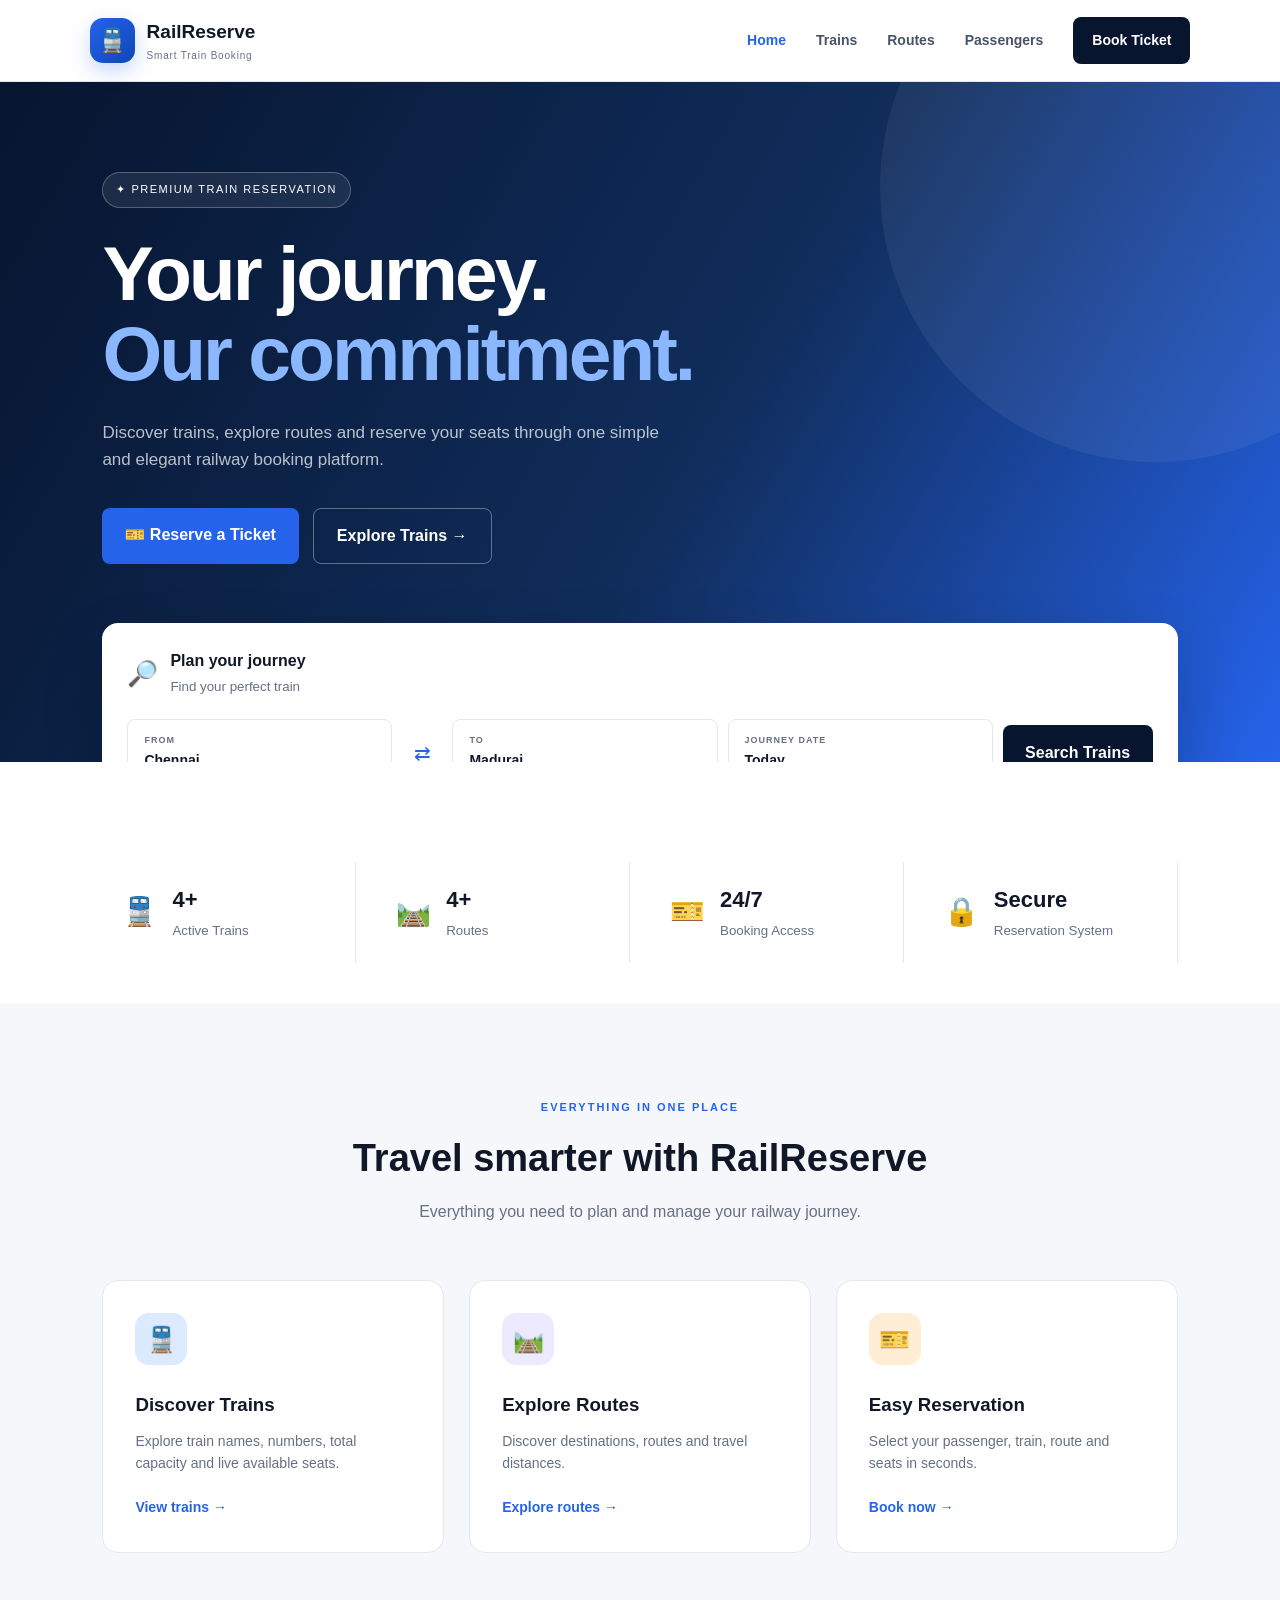
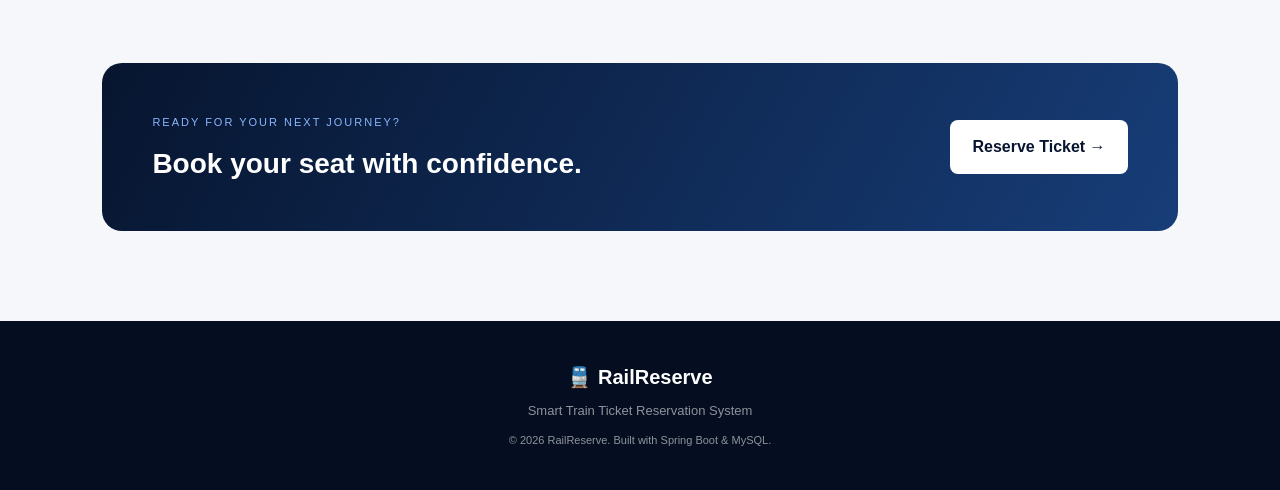
==== src/main/resources/static/index.html @ bc6e6d6d "Initial commit - RailReserve Train Reservation System" ====
<!DOCTYPE html>
<html lang="en">

<head>
    <meta charset="UTF-8">
    <meta name="viewport" content="width=device-width, initial-scale=1.0">

    <title>RailReserve | Premium Train Booking</title>

    <link rel="stylesheet" href="style.css">
</head>

<body>

    <!-- NAVBAR -->

    <header class="navbar">

        <a href="index.html" class="brand">
            <span class="brand-icon">🚆</span>

            <div>
                <strong>RailReserve</strong>
                <small>Smart Train Booking</small>
            </div>
        </a>


        <nav>

            <a href="index.html" class="active">
                Home
            </a>

            <a href="trains.html">
                Trains
            </a>

            <a href="routes.html">
                Routes
            </a>

            <a href="passengers.html">
                Passengers
            </a>

            <a href="reservation.html" class="nav-book">
                Book Ticket
            </a>

        </nav>

    </header>


    <!-- HERO -->

    <main>

        <section class="hero">

            <div class="hero-overlay"></div>


            <div class="hero-content">

                <div class="eyebrow">
                    ✦ PREMIUM TRAIN RESERVATION
                </div>


                <h1>
                    Your journey.
                    <br>
                    <span>Our commitment.</span>
                </h1>


                <p>
                    Discover trains, explore routes and reserve
                    your seats through one simple and elegant
                    railway booking platform.
                </p>


                <div class="hero-actions">

                    <a href="reservation.html"
                       class="btn-primary">

                        🎫 Reserve a Ticket

                    </a>


                    <a href="trains.html"
                       class="btn-outline">

                        Explore Trains
                        →

                    </a>

                </div>

            </div>


            <!-- SEARCH CARD -->

            <div class="search-card">

                <div class="search-title">

                    <span>🔎</span>

                    <div>
                        <strong>Plan your journey</strong>

                        <small>
                            Find your perfect train
                        </small>
                    </div>

                </div>


                <div class="search-grid">

                    <div class="search-field">

                        <label>
                            FROM
                        </label>

                        <strong>
                            Chennai
                        </strong>

                    </div>


                    <div class="swap">
                        ⇄
                    </div>


                    <div class="search-field">

                        <label>
                            TO
                        </label>

                        <strong>
                            Madurai
                        </strong>

                    </div>


                    <div class="search-field">

                        <label>
                            JOURNEY DATE
                        </label>

                        <strong>
                            Today
                        </strong>

                    </div>


                    <a href="trains.html"
                       class="search-button">

                        Search Trains

                    </a>

                </div>

            </div>

        </section>


        <!-- STATS -->

        <section class="stats">

            <div class="stat">

                <span>🚆</span>

                <div>
                    <strong>4+</strong>
                    <small>Active Trains</small>
                </div>

            </div>


            <div class="stat">

                <span>🛤️</span>

                <div>
                    <strong>4+</strong>
                    <small>Routes</small>
                </div>

            </div>


            <div class="stat">

                <span>🎫</span>

                <div>
                    <strong>24/7</strong>
                    <small>Booking Access</small>
                </div>

            </div>


            <div class="stat">

                <span>🔒</span>

                <div>
                    <strong>Secure</strong>
                    <small>Reservation System</small>
                </div>

            </div>

        </section>


        <!-- FEATURES -->

        <section class="section">

            <div class="section-heading">

                <span>
                    EVERYTHING IN ONE PLACE
                </span>

                <h2>
                    Travel smarter with RailReserve
                </h2>

                <p>
                    Everything you need to plan and manage
                    your railway journey.
                </p>

            </div>


            <div class="feature-grid">


                <div class="premium-card">

                    <div class="card-icon blue">
                        🚆
                    </div>

                    <h3>
                        Discover Trains
                    </h3>

                    <p>
                        Explore train names, numbers,
                        total capacity and live available seats.
                    </p>

                    <a href="trains.html">
                        View trains →
                    </a>

                </div>


                <div class="premium-card">

                    <div class="card-icon purple">
                        🛤️
                    </div>

                    <h3>
                        Explore Routes
                    </h3>

                    <p>
                        Discover destinations, routes
                        and travel distances.
                    </p>

                    <a href="routes.html">
                        Explore routes →
                    </a>

                </div>


                <div class="premium-card">

                    <div class="card-icon orange">
                        🎫
                    </div>

                    <h3>
                        Easy Reservation
                    </h3>

                    <p>
                        Select your passenger, train,
                        route and seats in seconds.
                    </p>

                    <a href="reservation.html">
                        Book now →
                    </a>

                </div>


            </div>

        </section>


        <!-- CTA -->

        <section class="cta">

            <div>

                <span>
                    READY FOR YOUR NEXT JOURNEY?
                </span>

                <h2>
                    Book your seat with confidence.
                </h2>

            </div>


            <a href="reservation.html"
               class="btn-light">

                Reserve Ticket →

            </a>

        </section>

    </main>


    <!-- FOOTER -->

    <footer>

        <div class="footer-brand">

            🚆

            <strong>
                RailReserve
            </strong>

        </div>


        <p>
            Smart Train Ticket Reservation System
        </p>


        <p class="copyright">
            © 2026 RailReserve. Built with Spring Boot & MySQL.
        </p>

    </footer>


    <script src="script.js"></script>

</body>

</html>
---- src/main/resources/static/style.css ----
/* =========================================
   RAILRESERVE PREMIUM DESIGN
========================================= */


* {
    margin: 0;
    padding: 0;
    box-sizing: border-box;
}


:root {

    --navy: #07152f;

    --navy-light: #0d2145;

    --blue: #2563eb;

    --blue-light: #dbeafe;

    --white: #ffffff;

    --background: #f5f7fb;

    --text: #101828;

    --muted: #667085;

    --border: #e4e7ec;

}


html {
    scroll-behavior: smooth;
}


body {

    font-family:
        Arial,
        Helvetica,
        sans-serif;

    background: var(--background);

    color: var(--text);

    line-height: 1.6;

}


/* =========================================
   NAVBAR
========================================= */


.navbar {

    height: 82px;

    padding:
        0 7%;

    background:
        rgba(255,255,255,0.96);

    backdrop-filter:
        blur(15px);

    display: flex;

    justify-content:
        space-between;

    align-items: center;

    border-bottom:
        1px solid var(--border);

    position: sticky;

    top: 0;

    z-index: 1000;

}


.brand {

    display: flex;

    align-items: center;

    gap: 12px;

    text-decoration: none;

    color: var(--text);

}


.brand-icon {

    width: 45px;

    height: 45px;

    border-radius: 13px;

    background:
        linear-gradient(
            135deg,
            #2563eb,
            #0d47b5
        );

    display: flex;

    justify-content: center;

    align-items: center;

    font-size: 23px;

    box-shadow:
        0 8px 20px
        rgba(37,99,235,.25);

}


.brand strong {

    display: block;

    font-size: 19px;

}


.brand small {

    display: block;

    color: var(--muted);

    font-size: 10px;

    letter-spacing: .8px;

}


.navbar nav {

    display: flex;

    align-items: center;

    gap: 30px;

}


.navbar nav a {

    text-decoration: none;

    color: #475467;

    font-size: 14px;

    font-weight: 600;

    transition: .25s;

}


.navbar nav a:hover,
.navbar nav a.active {

    color: var(--blue);

}


.nav-book {

    background:
        var(--navy) !important;

    color: white !important;

    padding:
        12px 19px;

    border-radius: 8px;

}


/* =========================================
   HOME HERO
========================================= */


.hero {

    min-height: 680px;

    padding:
        90px 8% 120px;

    position: relative;

    overflow: hidden;

    background:
        linear-gradient(
            120deg,
            #07152f 0%,
            #102d5b 55%,
            #2563eb 100%
        );

    color: white;

}


.hero::before {

    content: "";

    position: absolute;

    width: 550px;

    height: 550px;

    border-radius: 50%;

    background:
        rgba(255,255,255,.06);

    right: -150px;

    top: -170px;

}


.hero-content {

    max-width: 650px;

    position: relative;

    z-index: 2;

}


.eyebrow {

    display: inline-block;

    padding: 8px 13px;

    border:
        1px solid
        rgba(255,255,255,.25);

    border-radius: 50px;

    font-size: 11px;

    letter-spacing: 1.5px;

    margin-bottom: 25px;

    background:
        rgba(255,255,255,.08);

}


.hero h1 {

    font-size: clamp(
        48px,
        6vw,
        78px
    );

    line-height: 1.05;

    letter-spacing: -3px;

    margin-bottom: 25px;

}


.hero h1 span {

    color: #8bb7ff;

}


.hero p {

    max-width: 570px;

    color:
        rgba(255,255,255,.72);

    font-size: 17px;

    margin-bottom: 35px;

}


.hero-actions {

    display: flex;

    gap: 14px;

}


.btn-primary {

    display: inline-block;

    text-decoration: none;

    background: var(--blue);

    color: white;

    padding:
        14px 23px;

    border-radius: 8px;

    font-weight: bold;

    transition: .25s;

}


.btn-primary:hover {

    transform:
        translateY(-2px);

    box-shadow:
        0 10px 25px
        rgba(37,99,235,.3);

}


.btn-outline {

    display: inline-block;

    text-decoration: none;

    color: white;

    border:
        1px solid
        rgba(255,255,255,.35);

    padding:
        14px 23px;

    border-radius: 8px;

    font-weight: bold;

}


.btn-outline:hover {

    background:
        rgba(255,255,255,.1);

}


/* =========================================
   SEARCH CARD
========================================= */


.search-card {

    position: absolute;

    z-index: 5;

    bottom: -50px;

    left: 8%;

    right: 8%;

    background: white;

    color: var(--text);

    padding: 25px;

    border-radius: 16px;

    box-shadow:
        0 25px 60px
        rgba(0,0,0,.2);

}


.search-title {

    display: flex;

    align-items: center;

    gap: 12px;

    margin-bottom: 20px;

}


.search-title > span {

    font-size: 25px;

}


.search-title strong {

    display: block;

}


.search-title small {

    color: var(--muted);

}


.search-grid {

    display: grid;

    grid-template-columns:
        1fr 40px 1fr 1fr 150px;

    gap: 10px;

    align-items: center;

}


.search-field {

    padding: 13px 16px;

    border:
        1px solid var(--border);

    border-radius: 8px;

}


.search-field label {

    display: block;

    font-size: 9px;

    color: var(--muted);

    letter-spacing: 1px;

    font-weight: bold;

}


.search-field strong {

    font-size: 14px;

}


.swap {

    text-align: center;

    color: var(--blue);

    font-size: 20px;

}


.search-button {

    text-decoration: none;

    text-align: center;

    background: var(--navy);

    color: white;

    padding: 15px;

    border-radius: 8px;

    font-weight: bold;

}


/* =========================================
   STATS
========================================= */


.stats {

    background: white;

    padding:
        100px 8% 40px;

    display: grid;

    grid-template-columns:
        repeat(4,1fr);

    gap: 20px;

}


.stat {

    display: flex;

    align-items: center;

    gap: 15px;

    padding: 20px;

    border-right:
        1px solid var(--border);

}


.stat > span {

    font-size: 28px;

}


.stat strong {

    display: block;

    font-size: 22px;

}


.stat small {

    color: var(--muted);

}


/* =========================================
   SECTIONS
========================================= */


.section {

    padding:
        90px 8%;

}


.section-heading {

    max-width: 650px;

    margin:
        0 auto 55px;

    text-align: center;

}


.section-heading > span {

    color: var(--blue);

    font-size: 11px;

    font-weight: bold;

    letter-spacing: 2px;

}


.section-heading h2 {

    font-size: 38px;

    margin:
        10px 0;

}


.section-heading p {

    color: var(--muted);

}


/* =========================================
   FEATURE CARDS
========================================= */


.feature-grid {

    display: grid;

    grid-template-columns:
        repeat(3,1fr);

    gap: 25px;

}


.premium-card {

    background: white;

    padding: 32px;

    border:
        1px solid var(--border);

    border-radius: 16px;

    transition: .3s;

}


.premium-card:hover {

    transform:
        translateY(-8px);

    box-shadow:
        0 20px 45px
        rgba(16,24,40,.1);

}


.card-icon {

    width: 52px;

    height: 52px;

    display: flex;

    align-items: center;

    justify-content: center;

    border-radius: 14px;

    font-size: 25px;

    margin-bottom: 25px;

}


.card-icon.blue {

    background: #dbeafe;

}


.card-icon.purple {

    background: #ede9fe;

}


.card-icon.orange {

    background: #ffedd5;

}


.premium-card h3 {

    margin-bottom: 10px;

}


.premium-card p {

    color: var(--muted);

    font-size: 14px;

    margin-bottom: 20px;

}


.premium-card a {

    color: var(--blue);

    text-decoration: none;

    font-weight: bold;

    font-size: 14px;

}


/* =========================================
   CTA
========================================= */


.cta {

    margin:
        20px 8% 90px;

    padding:
        45px 50px;

    background:
        linear-gradient(
            120deg,
            #07152f,
            #173d78
        );

    border-radius: 20px;

    color: white;

    display: flex;

    align-items: center;

    justify-content: space-between;

}


.cta span {

    font-size: 11px;

    letter-spacing: 2px;

    color: #8bb7ff;

}


.cta h2 {

    margin-top: 8px;

    font-size: 28px;

}


.btn-light {

    text-decoration: none;

    background: white;

    color: var(--navy);

    padding:
        14px 22px;

    border-radius: 8px;

    font-weight: bold;

}


/* =========================================
   PAGE HERO
========================================= */


.page-hero {

    background:
        linear-gradient(
            120deg,
            #07152f,
            #173d78
        );

    color: white;

    padding:
        75px 8%;

}


.page-hero > span {

    color: #8bb7ff;

    font-size: 11px;

    letter-spacing: 2px;

    font-weight: bold;

}


.page-hero h1 {

    font-size: 50px;

    margin:
        10px 0;

}


.page-hero p {

    color:
        rgba(255,255,255,.7);

    max-width: 600px;

}


/* =========================================
   PAGE TOOLBAR
========================================= */


.page-toolbar {

    display: flex;

    justify-content: space-between;

    align-items: center;

    margin-bottom: 35px;

}


.eyebrow-dark {

    color: var(--blue);

    font-size: 10px;

    letter-spacing: 2px;

    font-weight: bold;

}


.page-toolbar h2 {

    font-size: 30px;

    margin-top: 5px;

}


/* =========================================
   TRAIN CARDS
========================================= */


.train-grid {

    display: grid;

    grid-template-columns:
        repeat(3,1fr);

    gap: 25px;

}


.train-card {

    background: white;

    border:
        1px solid var(--border);

    border-radius: 16px;

    padding: 28px;

    transition: .3s;

}


.train-card:hover {

    transform:
        translateY(-6px);

    box-shadow:
        0 18px 40px
        rgba(16,24,40,.1);

}


.train-top {

    display: flex;

    justify-content: space-between;

    margin-bottom: 25px;

}


.train-logo {

    width: 50px;

    height: 50px;

    background: var(--blue-light);

    border-radius: 12px;

    display: flex;

    align-items: center;

    justify-content: center;

    font-size: 25px;

}


.seat-badge {

    padding: 7px 10px;

    border-radius: 50px;

    background: #ecfdf3;

    color: #027a48;

    font-size: 11px;

    font-weight: bold;

}


.train-card h3 {

    font-size: 20px;

}


.train-number {

    color: var(--blue);

    font-size: 13px;

    font-weight: bold;

    margin: 4px 0 20px;

}


.train-details {

    display: grid;

    grid-template-columns:
        1fr 1fr;

    gap: 10px;

}


.train-detail {

    background: #f8fafc;

    padding: 12px;

    border-radius: 8px;

}


.train-detail small {

    display: block;

    color: var(--muted);

    font-size: 10px;

}


.train-detail strong {

    font-size: 14px;

}


/* =========================================
   TABLE
========================================= */


.table-card {

    background: white;

    border:
        1px solid var(--border);

    border-radius: 16px;

    overflow-x: auto;

    box-shadow:
        0 8px 25px
        rgba(16,24,40,.04);

}


table {

    width: 100%;

    border-collapse: collapse;

}


th {

    background: #f8fafc;

    color: var(--muted);

    text-align: left;

    padding: 17px 20px;

    font-size: 11px;

    text-transform: uppercase;

    letter-spacing: .7px;

}


td {

    padding: 18px 20px;

    border-top:
        1px solid var(--border);

    font-size: 14px;

}


tr:hover td {

    background: #fafcff;

}


.table-loading {

    text-align: center;

    color: var(--muted);

}


/* =========================================
   ROUTES
========================================= */


.route-grid {

    display: grid;

    grid-template-columns:
        repeat(2,1fr);

    gap: 25px;

}


.route-card {

    background: white;

    border:
        1px solid var(--border);

    padding: 30px;

    border-radius: 16px;

    transition: .3s;

}


.route-card:hover {

    transform:
        translateY(-5px);

    box-shadow:
        0 18px 40px
        rgba(16,24,40,.09);

}


.route-number {

    color: var(--blue);

    font-size: 11px;

    font-weight: bold;

    letter-spacing: 1px;

}


.route-path {

    display: flex;

    align-items: center;

    gap: 15px;

    margin:
        20px 0;

}


.route-city {

    font-size: 20px;

    font-weight: bold;

}


.route-arrow {

    color: var(--blue);

    font-size: 25px;

}


.route-distance {

    color: var(--muted);

    font-size: 13px;

}


/* =========================================
   BOOKING
========================================= */


.booking-section {

    padding:
        70px 8% 100px;

    display: grid;

    grid-template-columns:
        1.5fr 1fr;

    gap: 30px;

}


.booking-card {

    background: white;

    border:
        1px solid var(--border);

    border-radius: 18px;

    padding: 35px;

    box-shadow:
        0 15px 40px
        rgba(16,24,40,.06);

}


.booking-card-header {

    display: flex;

    justify-content: space-between;

    align-items: center;

    padding-bottom: 25px;

    border-bottom:
        1px solid var(--border);

    margin-bottom: 25px;

}


.booking-card-header h2 {

    margin-top: 5px;

}


.booking-icon {

    width: 50px;

    height: 50px;

    border-radius: 12px;

    background: var(--blue-light);

    display: flex;

    align-items: center;

    justify-content: center;

    font-size: 24px;

}


.form-group {

    margin-bottom: 20px;

}


.form-group label {

    display: block;

    margin-bottom: 8px;

    font-size: 13px;

    font-weight: bold;

}


.form-group select,
.form-group input {

    width: 100%;

    padding: 14px;

    border:
        1px solid #d0d5dd;

    border-radius: 8px;

    font-size: 14px;

    outline: none;

    background: white;

}


.form-group select:focus,
.form-group input:focus {

    border-color: var(--blue);

    box-shadow:
        0 0 0 3px
        rgba(37,99,235,.1);

}


.booking-button {

    width: 100%;

    padding: 15px;

    border: none;

    border-radius: 8px;

    background: var(--navy);

    color: white;

    font-size: 15px;

    font-weight: bold;

    cursor: pointer;

}


.booking-button:hover {

    background: var(--blue);

}


/* =========================================
   BOOKING INFO
========================================= */


.booking-info {

    display: flex;

    flex-direction: column;

    gap: 18px;

}


.info-card {

    background: white;

    border:
        1px solid var(--border);

    border-radius: 16px;

    padding: 25px;

}


.info-card.dark {

    background:
        linear-gradient(
            135deg,
            #07152f,
            #173d78
        );

    color: white;

}


.info-icon {

    font-size: 25px;

}


.info-card h3 {

    margin:
        12px 0 7px;

}


.info-card p {

    color: var(--muted);

    font-size: 13px;

}


.info-card.dark p {

    color:
        rgba(255,255,255,.65);

}


/* =========================================
   LOADING
========================================= */


.loading-card {

    background: white;

    padding: 40px;

    border-radius: 16px;

    text-align: center;

    color: var(--muted);

    grid-column: 1 / -1;

}


/* =========================================
   FOOTER
========================================= */


footer {

    background: #050e20;

    color: white;

    padding:
        40px 8%;

    text-align: center;

}


.footer-brand {

    font-size: 20px;

    margin-bottom: 8px;

}


footer p {

    color:
        rgba(255,255,255,.55);

    font-size: 13px;

}


footer .copyright {

    margin-top: 10px;

    font-size: 11px;

}


/* =========================================
   RESPONSIVE
========================================= */


@media(max-width:1000px) {

    .navbar {

        padding: 0 4%;

    }


    .navbar nav {

        gap: 14px;

    }


    .search-grid {

        grid-template-columns:
            1fr 1fr;

    }


    .search-button {

        grid-column:
            1 / -1;

    }


    .stats {

        grid-template-columns:
            repeat(2,1fr);

    }


    .feature-grid,
    .train-grid {

        grid-template-columns:
            repeat(2,1fr);

    }


    .booking-section {

        grid-template-columns: 1fr;

    }

}


@media(max-width:700px) {

    .navbar {

        height: auto;

        padding: 15px 5%;

        flex-direction: column;

        gap: 15px;

    }


    .navbar nav {

        flex-wrap: wrap;

        justify-content: center;

    }


    .hero {

        padding:
            65px 6% 160px;

    }


    .hero h1 {

        letter-spacing: -2px;

    }


    .hero-actions {

        flex-direction: column;

    }


    .search-card {

        left: 5%;

        right: 5%;

    }


    .stats {

        grid-template-columns: 1fr;

        padding-top: 100px;

    }


    .stat {

        border-right: none;

        border-bottom:
            1px solid var(--border);

    }


    .feature-grid,
    .train-grid,
    .route-grid {

        grid-template-columns: 1fr;

    }


    .section {

        padding:
            65px 5%;

    }


    .page-hero {

        padding:
            60px 5%;

    }


    .page-hero h1 {

        font-size: 38px;

    }


    .page-toolbar {

        flex-direction: column;

        align-items: flex-start;

        gap: 20px;

    }


    .cta {

        margin:
            10px 5% 60px;

        flex-direction: column;

        align-items: flex-start;

        gap: 25px;

    }

}
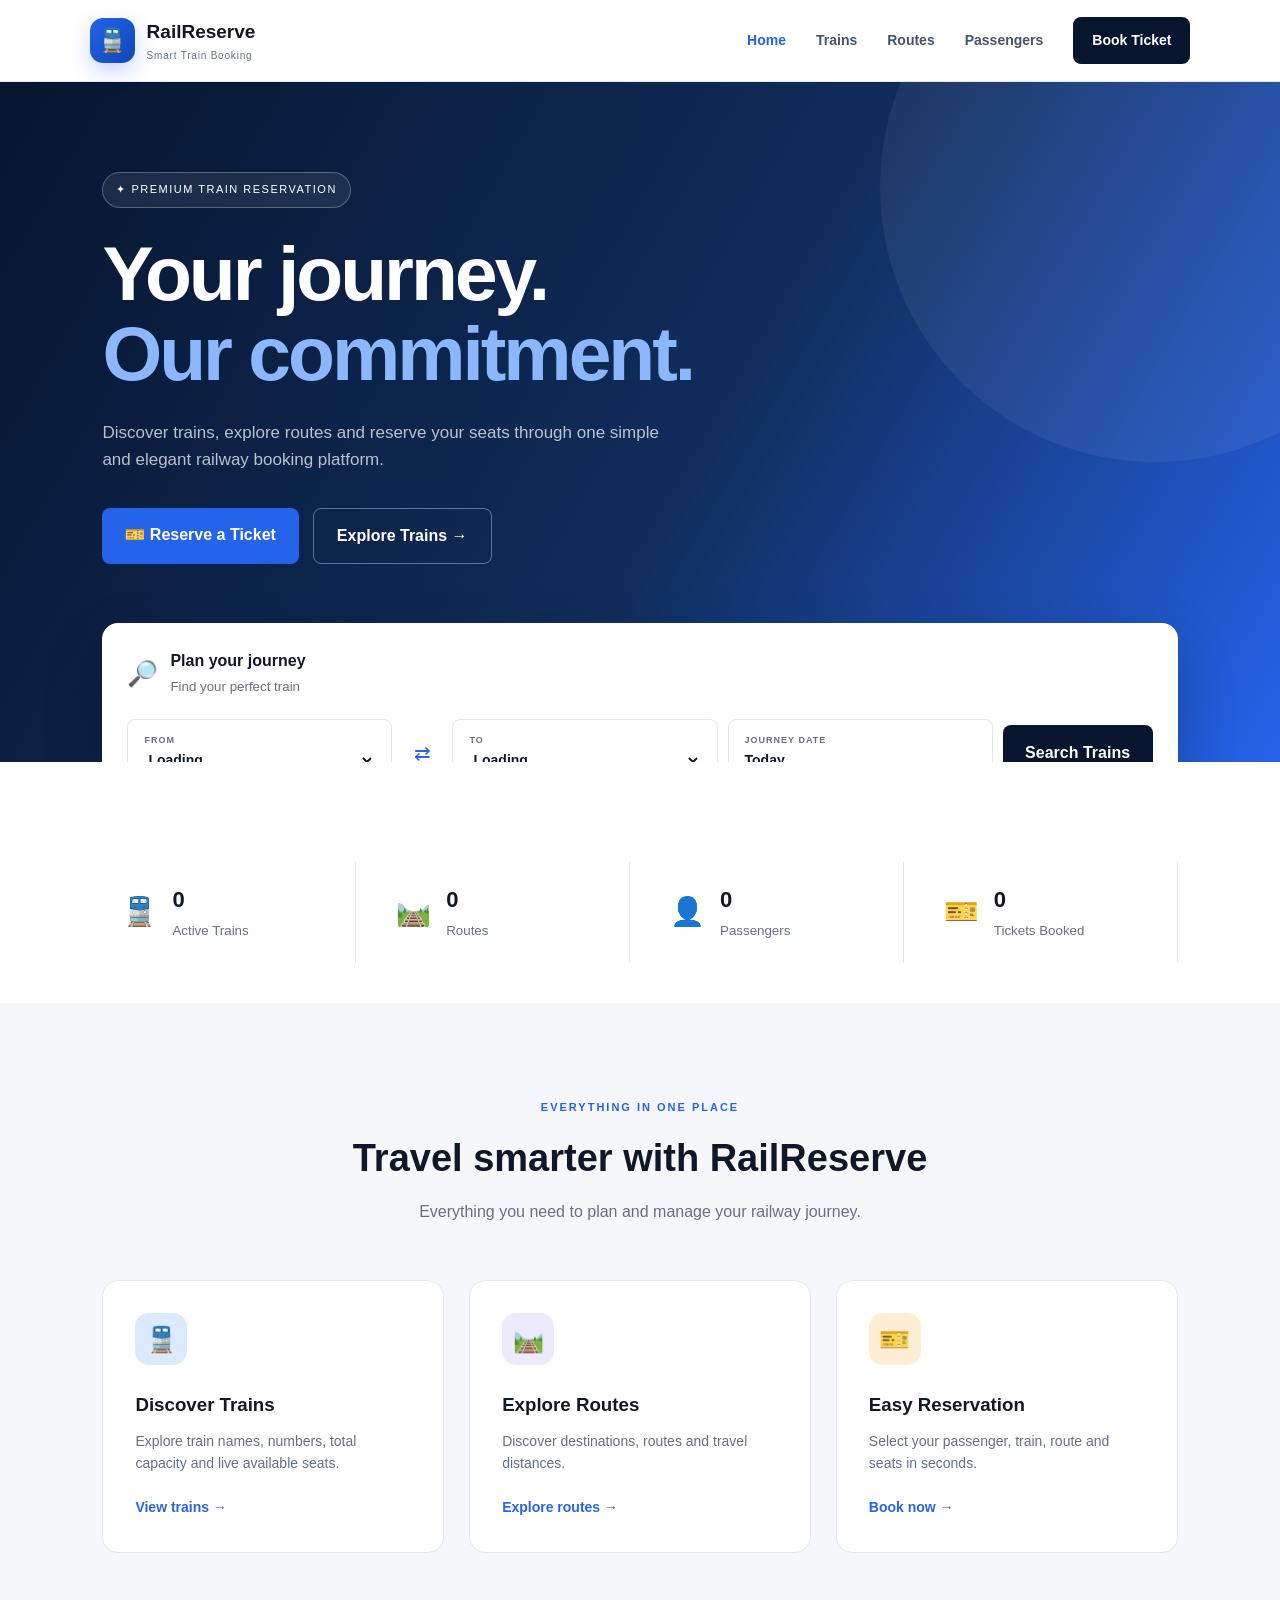
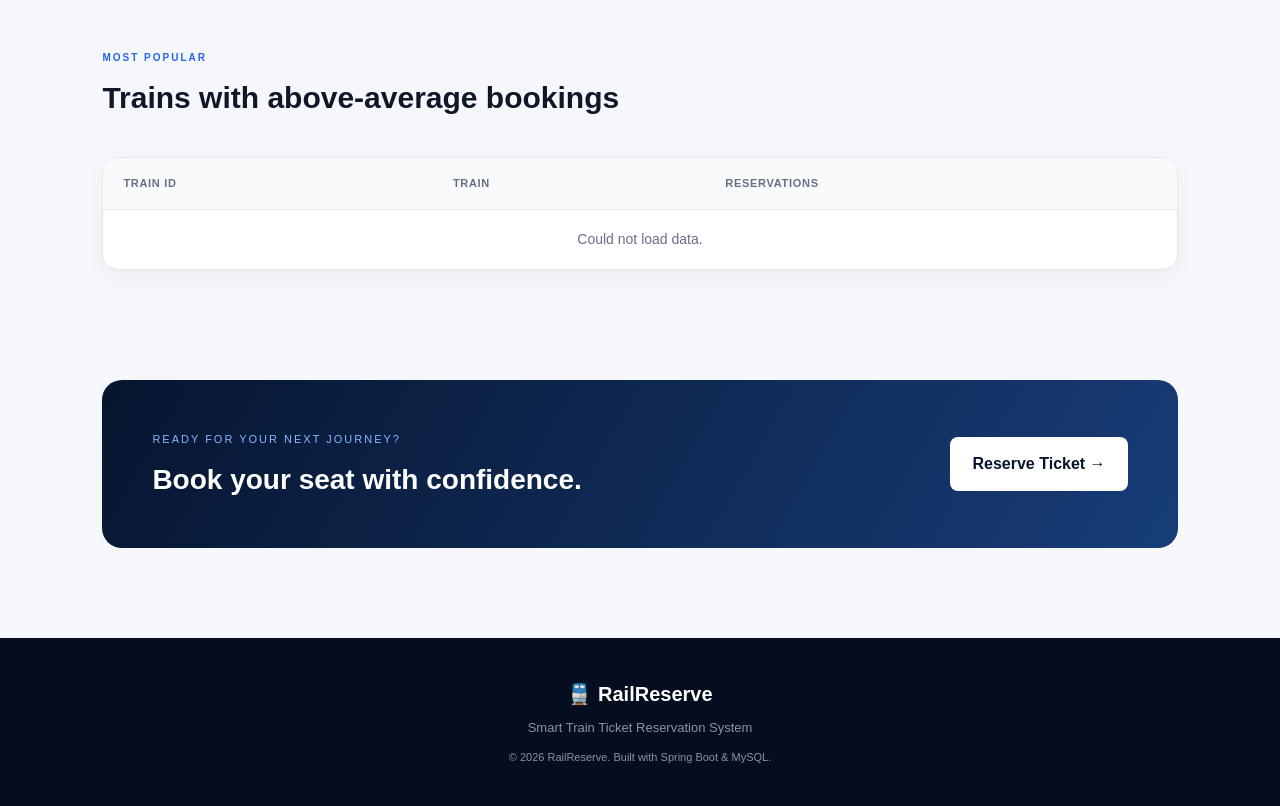
==== commit 3819b666: "Updated train reservation: REST API, frontend, procedure, trigger, Dockerfile" ====
--- a/src/main/resources/static/index.html
+++ b/src/main/resources/static/index.html
@@ -4,395 +4,135 @@
 <head>
     <meta charset="UTF-8">
     <meta name="viewport" content="width=device-width, initial-scale=1.0">
-
     <title>RailReserve | Premium Train Booking</title>
-
     <link rel="stylesheet" href="style.css">
 </head>
 
 <body>
 
-    <!-- NAVBAR -->
-
     <header class="navbar">
-
         <a href="index.html" class="brand">
             <span class="brand-icon">🚆</span>
-
             <div>
                 <strong>RailReserve</strong>
                 <small>Smart Train Booking</small>
             </div>
         </a>
 
-
         <nav>
-
-            <a href="index.html" class="active">
-                Home
-            </a>
-
-            <a href="trains.html">
-                Trains
-            </a>
-
-            <a href="routes.html">
-                Routes
-            </a>
-
-            <a href="passengers.html">
-                Passengers
-            </a>
-
-            <a href="reservation.html" class="nav-book">
-                Book Ticket
-            </a>
-
+            <a href="index.html" class="active">Home</a>
+            <a href="trains.html">Trains</a>
+            <a href="routes.html">Routes</a>
+            <a href="passengers.html">Passengers</a>
+            <a href="reservation.html" class="nav-book">Book Ticket</a>
         </nav>
-
     </header>
 
-
-    <!-- HERO -->
-
     <main>
-
         <section class="hero">
-
-            <div class="hero-overlay"></div>
-
-
             <div class="hero-content">
-
-                <div class="eyebrow">
-                    ✦ PREMIUM TRAIN RESERVATION
+                <div class="eyebrow">✦ PREMIUM TRAIN RESERVATION</div>
+                <h1>Your journey.<br><span>Our commitment.</span></h1>
+                <p>Discover trains, explore routes and reserve your seats through one simple and elegant railway booking platform.</p>
+                <div class="hero-actions">
+                    <a href="reservation.html" class="btn-primary">🎫 Reserve a Ticket</a>
+                    <a href="trains.html" class="btn-outline">Explore Trains →</a>
                 </div>
-
-
-                <h1>
-                    Your journey.
-                    <br>
-                    <span>Our commitment.</span>
-                </h1>
-
-
-                <p>
-                    Discover trains, explore routes and reserve
-                    your seats through one simple and elegant
-                    railway booking platform.
-                </p>
-
-
-                <div class="hero-actions">
-
-                    <a href="reservation.html"
-                       class="btn-primary">
-
-                        🎫 Reserve a Ticket
-
-                    </a>
-
-
-                    <a href="trains.html"
-                       class="btn-outline">
-
-                        Explore Trains
-                        →
-
-                    </a>
-
-                </div>
-
             </div>
 
-
-            <!-- SEARCH CARD -->
-
             <div class="search-card">
-
                 <div class="search-title">
-
                     <span>🔎</span>
-
                     <div>
                         <strong>Plan your journey</strong>
-
-                        <small>
-                            Find your perfect train
-                        </small>
+                        <small>Find your perfect train</small>
                     </div>
-
                 </div>
-
-
                 <div class="search-grid">
-
                     <div class="search-field">
-
-                        <label>
-                            FROM
-                        </label>
-
-                        <strong>
-                            Chennai
-                        </strong>
-
+                        <label for="fromCity">FROM</label>
+                        <select id="fromCity"><option>Loading...</option></select>
                     </div>
-
-
-                    <div class="swap">
-                        ⇄
+                    <div class="swap" id="swapBtn" role="button" tabindex="0" aria-label="Swap cities">⇄</div>
+                    <div class="search-field">
+                        <label for="toCity">TO</label>
+                        <select id="toCity"><option>Loading...</option></select>
                     </div>
-
-
                     <div class="search-field">
-
-                        <label>
-                            TO
-                        </label>
-
-                        <strong>
-                            Madurai
-                        </strong>
-
+                        <label>JOURNEY DATE</label>
+                        <strong>Today</strong>
                     </div>
-
-
-                    <div class="search-field">
-
-                        <label>
-                            JOURNEY DATE
-                        </label>
-
-                        <strong>
-                            Today
-                        </strong>
-
-                    </div>
-
-
-                    <a href="trains.html"
-                       class="search-button">
-
-                        Search Trains
-
-                    </a>
-
+                    <a href="trains.html" id="searchBtn" class="search-button">Search Trains</a>
                 </div>
-
             </div>
-
         </section>
 
-
-        <!-- STATS -->
-
         <section class="stats">
-
-            <div class="stat">
-
-                <span>🚆</span>
-
-                <div>
-                    <strong>4+</strong>
-                    <small>Active Trains</small>
-                </div>
-
-            </div>
-
-
-            <div class="stat">
-
-                <span>🛤️</span>
-
-                <div>
-                    <strong>4+</strong>
-                    <small>Routes</small>
-                </div>
-
-            </div>
-
-
-            <div class="stat">
-
-                <span>🎫</span>
-
-                <div>
-                    <strong>24/7</strong>
-                    <small>Booking Access</small>
-                </div>
-
-            </div>
-
-
-            <div class="stat">
-
-                <span>🔒</span>
-
-                <div>
-                    <strong>Secure</strong>
-                    <small>Reservation System</small>
-                </div>
-
-            </div>
-
+            <div class="stat"><span>🚆</span><div><strong id="statTrains">0</strong><small>Active Trains</small></div></div>
+            <div class="stat"><span>🛤️</span><div><strong id="statRoutes">0</strong><small>Routes</small></div></div>
+            <div class="stat"><span>👤</span><div><strong id="statPassengers">0</strong><small>Passengers</small></div></div>
+            <div class="stat"><span>🎫</span><div><strong id="statBookings">0</strong><small>Tickets Booked</small></div></div>
         </section>
 
-
-        <!-- FEATURES -->
-
         <section class="section">
-
             <div class="section-heading">
-
-                <span>
-                    EVERYTHING IN ONE PLACE
-                </span>
-
-                <h2>
-                    Travel smarter with RailReserve
-                </h2>
-
-                <p>
-                    Everything you need to plan and manage
-                    your railway journey.
-                </p>
-
+                <span>EVERYTHING IN ONE PLACE</span>
+                <h2>Travel smarter with RailReserve</h2>
+                <p>Everything you need to plan and manage your railway journey.</p>
             </div>
-
-
             <div class="feature-grid">
-
-
                 <div class="premium-card">
-
-                    <div class="card-icon blue">
-                        🚆
-                    </div>
-
-                    <h3>
-                        Discover Trains
-                    </h3>
-
-                    <p>
-                        Explore train names, numbers,
-                        total capacity and live available seats.
-                    </p>
-
-                    <a href="trains.html">
-                        View trains →
-                    </a>
-
+                    <div class="card-icon blue">🚆</div>
+                    <h3>Discover Trains</h3>
+                    <p>Explore train names, numbers, total capacity and live available seats.</p>
+                    <a href="trains.html">View trains →</a>
                 </div>
-
-
                 <div class="premium-card">
-
-                    <div class="card-icon purple">
-                        🛤️
-                    </div>
-
-                    <h3>
-                        Explore Routes
-                    </h3>
-
-                    <p>
-                        Discover destinations, routes
-                        and travel distances.
-                    </p>
-
-                    <a href="routes.html">
-                        Explore routes →
-                    </a>
-
+                    <div class="card-icon purple">🛤️</div>
+                    <h3>Explore Routes</h3>
+                    <p>Discover destinations, routes and travel distances.</p>
+                    <a href="routes.html">Explore routes →</a>
                 </div>
-
-
                 <div class="premium-card">
-
-                    <div class="card-icon orange">
-                        🎫
-                    </div>
-
-                    <h3>
-                        Easy Reservation
-                    </h3>
-
-                    <p>
-                        Select your passenger, train,
-                        route and seats in seconds.
-                    </p>
-
-                    <a href="reservation.html">
-                        Book now →
-                    </a>
-
+                    <div class="card-icon orange">🎫</div>
+                    <h3>Easy Reservation</h3>
+                    <p>Select your passenger, train, route and seats in seconds.</p>
+                    <a href="reservation.html">Book now →</a>
                 </div>
-
-
             </div>
-
         </section>
 
-
-        <!-- CTA -->
+        <section class="section stack-section">
+            <div class="page-toolbar">
+                <div>
+                    <span class="eyebrow-dark">MOST POPULAR</span>
+                    <h2>Trains with above-average bookings</h2>
+                </div>
+            </div>
+            <div class="table-card">
+                <table>
+                    <thead><tr><th>Train ID</th><th>Train</th><th>Reservations</th></tr></thead>
+                    <tbody id="aboveAverageTable"><tr><td colspan="3" class="table-loading">Loading...</td></tr></tbody>
+                </table>
+            </div>
+        </section>
 
         <section class="cta">
-
             <div>
-
-                <span>
-                    READY FOR YOUR NEXT JOURNEY?
-                </span>
-
-                <h2>
-                    Book your seat with confidence.
-                </h2>
-
+                <span>READY FOR YOUR NEXT JOURNEY?</span>
+                <h2>Book your seat with confidence.</h2>
             </div>
-
-
-            <a href="reservation.html"
-               class="btn-light">
-
-                Reserve Ticket →
-
-            </a>
-
+            <a href="reservation.html" class="btn-light">Reserve Ticket →</a>
         </section>
-
     </main>
 
-
-    <!-- FOOTER -->
-
     <footer>
-
-        <div class="footer-brand">
-
-            🚆
-
-            <strong>
-                RailReserve
-            </strong>
-
-        </div>
-
-
-        <p>
-            Smart Train Ticket Reservation System
-        </p>
-
-
-        <p class="copyright">
-            © 2026 RailReserve. Built with Spring Boot & MySQL.
-        </p>
-
+        <div class="footer-brand">🚆 <strong>RailReserve</strong></div>
+        <p>Smart Train Ticket Reservation System</p>
+        <p class="copyright">© 2026 RailReserve. Built with Spring Boot &amp; MySQL.</p>
     </footer>
 
-
     <script src="script.js"></script>
-
 </body>
 
-</html>+</html>
--- a/src/main/resources/static/style.css
+++ b/src/main/resources/static/style.css
@@ -1,1789 +1,621 @@
 /* =========================================
-   RAILRESERVE PREMIUM DESIGN
+   RAILRESERVE PREMIUM DESIGN (complete file)
 ========================================= */
 
-
-* {
-    margin: 0;
-    padding: 0;
-    box-sizing: border-box;
-}
-
+* { margin: 0; padding: 0; box-sizing: border-box; }
 
 :root {
-
     --navy: #07152f;
-
     --navy-light: #0d2145;
-
     --blue: #2563eb;
-
     --blue-light: #dbeafe;
-
     --white: #ffffff;
-
     --background: #f5f7fb;
-
     --text: #101828;
-
     --muted: #667085;
-
     --border: #e4e7ec;
-
-}
-
-
-html {
-    scroll-behavior: smooth;
-}
-
+}
+
+html { scroll-behavior: smooth; }
 
 body {
-
-    font-family:
-        Arial,
-        Helvetica,
-        sans-serif;
-
+    font-family: Arial, Helvetica, sans-serif;
     background: var(--background);
-
     color: var(--text);
-
     line-height: 1.6;
-
-}
-
-
-/* =========================================
-   NAVBAR
-========================================= */
-
+}
+
+:focus-visible { outline: 3px solid rgba(37, 99, 235, .45); outline-offset: 2px; }
+
+/* ---------- NAVBAR ---------- */
 
 .navbar {
-
     height: 82px;
-
-    padding:
-        0 7%;
-
-    background:
-        rgba(255,255,255,0.96);
-
-    backdrop-filter:
-        blur(15px);
-
+    padding: 0 7%;
+    background: rgba(255,255,255,0.96);
+    backdrop-filter: blur(15px);
     display: flex;
-
-    justify-content:
-        space-between;
-
+    justify-content: space-between;
     align-items: center;
-
-    border-bottom:
-        1px solid var(--border);
-
+    border-bottom: 1px solid var(--border);
     position: sticky;
-
     top: 0;
-
     z-index: 1000;
-
-}
-
-
-.brand {
-
+}
+
+.brand { display: flex; align-items: center; gap: 12px; text-decoration: none; color: var(--text); }
+
+.brand-icon {
+    width: 45px; height: 45px; border-radius: 13px;
+    background: linear-gradient(135deg, #2563eb, #0d47b5);
+    display: flex; justify-content: center; align-items: center;
+    font-size: 23px;
+    box-shadow: 0 8px 20px rgba(37,99,235,.25);
+}
+
+.brand strong { display: block; font-size: 19px; }
+.brand small { display: block; color: var(--muted); font-size: 10px; letter-spacing: .8px; }
+
+.navbar nav { display: flex; align-items: center; gap: 30px; }
+
+.navbar nav a {
+    text-decoration: none; color: #475467;
+    font-size: 14px; font-weight: 600; transition: .25s;
+}
+
+.navbar nav a:hover, .navbar nav a.active { color: var(--blue); }
+
+.nav-book {
+    background: var(--navy) !important;
+    color: white !important;
+    padding: 12px 19px;
+    border-radius: 8px;
+}
+
+/* ---------- HOME HERO ---------- */
+
+.hero {
+    min-height: 680px;
+    padding: 90px 8% 120px;
+    position: relative;
+    overflow: hidden;
+    background: linear-gradient(120deg, #07152f 0%, #102d5b 55%, #2563eb 100%);
+    color: white;
+}
+
+.hero::before {
+    content: "";
+    position: absolute;
+    width: 550px; height: 550px;
+    border-radius: 50%;
+    background: rgba(255,255,255,.06);
+    right: -150px; top: -170px;
+}
+
+.hero-content { max-width: 650px; position: relative; z-index: 2; }
+
+.eyebrow {
+    display: inline-block;
+    padding: 8px 13px;
+    border: 1px solid rgba(255,255,255,.25);
+    border-radius: 50px;
+    font-size: 11px;
+    letter-spacing: 1.5px;
+    margin-bottom: 25px;
+    background: rgba(255,255,255,.08);
+}
+
+.hero h1 {
+    font-size: clamp(48px, 6vw, 78px);
+    line-height: 1.05;
+    letter-spacing: -3px;
+    margin-bottom: 25px;
+}
+
+.hero h1 span { color: #8bb7ff; }
+
+.hero p {
+    max-width: 570px;
+    color: rgba(255,255,255,.72);
+    font-size: 17px;
+    margin-bottom: 35px;
+}
+
+.hero-actions { display: flex; gap: 14px; }
+
+.btn-primary {
+    display: inline-block;
+    text-decoration: none;
+    background: var(--blue);
+    color: white;
+    padding: 14px 23px;
+    border-radius: 8px;
+    font-weight: bold;
+    transition: .25s;
+}
+
+.btn-primary:hover { transform: translateY(-2px); box-shadow: 0 10px 25px rgba(37,99,235,.3); }
+
+.btn-outline {
+    display: inline-block;
+    text-decoration: none;
+    color: white;
+    border: 1px solid rgba(255,255,255,.35);
+    padding: 14px 23px;
+    border-radius: 8px;
+    font-weight: bold;
+}
+
+.btn-outline:hover { background: rgba(255,255,255,.1); }
+
+/* ---------- SEARCH CARD ---------- */
+
+.search-card {
+    position: absolute;
+    z-index: 5;
+    bottom: -50px;
+    left: 8%;
+    right: 8%;
+    background: white;
+    color: var(--text);
+    padding: 25px;
+    border-radius: 16px;
+    box-shadow: 0 25px 60px rgba(0,0,0,.2);
+}
+
+.search-title { display: flex; align-items: center; gap: 12px; margin-bottom: 20px; }
+.search-title > span { font-size: 25px; }
+.search-title strong { display: block; }
+.search-title small { color: var(--muted); }
+
+.search-grid {
+    display: grid;
+    grid-template-columns: 1fr 40px 1fr 1fr 150px;
+    gap: 10px;
+    align-items: center;
+}
+
+.search-field { padding: 13px 16px; border: 1px solid var(--border); border-radius: 8px; }
+
+.search-field label {
+    display: block;
+    font-size: 9px;
+    color: var(--muted);
+    letter-spacing: 1px;
+    font-weight: bold;
+}
+
+.search-field strong { font-size: 14px; }
+
+.search-field select {
+    width: 100%;
+    border: 0;
+    background: transparent;
+    font: inherit;
+    font-weight: 700;
+    font-size: 14px;
+    color: var(--text);
+    outline: none;
+    cursor: pointer;
+    margin-top: 2px;
+}
+
+.swap { text-align: center; color: var(--blue); font-size: 20px; cursor: pointer; user-select: none; }
+
+.search-button {
+    text-decoration: none;
+    text-align: center;
+    background: var(--navy);
+    color: white;
+    padding: 15px;
+    border-radius: 8px;
+    font-weight: bold;
+    transition: .25s;
+}
+
+.search-button:hover { background: var(--blue); }
+
+/* ---------- STATS ---------- */
+
+.stats {
+    background: white;
+    padding: 100px 8% 40px;
+    display: grid;
+    grid-template-columns: repeat(4, 1fr);
+    gap: 20px;
+}
+
+.stat {
+    display: flex; align-items: center; gap: 15px;
+    padding: 20px;
+    border-right: 1px solid var(--border);
+}
+
+.stat > span { font-size: 28px; }
+.stat strong { display: block; font-size: 22px; }
+.stat small { color: var(--muted); }
+
+/* ---------- SECTIONS ---------- */
+
+.section { padding: 90px 8%; }
+.stack-section { padding-top: 0; }
+
+.section-heading { max-width: 650px; margin: 0 auto 55px; text-align: center; }
+
+.section-heading > span {
+    color: var(--blue);
+    font-size: 11px;
+    font-weight: bold;
+    letter-spacing: 2px;
+}
+
+.section-heading h2 { font-size: 38px; margin: 10px 0; }
+.section-heading p { color: var(--muted); }
+
+/* ---------- FEATURE CARDS ---------- */
+
+.feature-grid { display: grid; grid-template-columns: repeat(3, 1fr); gap: 25px; }
+
+.premium-card {
+    background: white;
+    padding: 32px;
+    border: 1px solid var(--border);
+    border-radius: 16px;
+    transition: .3s;
+}
+
+.premium-card:hover { transform: translateY(-8px); box-shadow: 0 20px 45px rgba(16,24,40,.1); }
+
+.card-icon {
+    width: 52px; height: 52px;
+    display: flex; align-items: center; justify-content: center;
+    border-radius: 14px;
+    font-size: 25px;
+    margin-bottom: 25px;
+}
+
+.card-icon.blue { background: #dbeafe; }
+.card-icon.purple { background: #ede9fe; }
+.card-icon.orange { background: #ffedd5; }
+
+.premium-card h3 { margin-bottom: 10px; }
+.premium-card p { color: var(--muted); font-size: 14px; margin-bottom: 20px; }
+.premium-card a { color: var(--blue); text-decoration: none; font-weight: bold; font-size: 14px; }
+
+/* ---------- CTA ---------- */
+
+.cta {
+    margin: 20px 8% 90px;
+    padding: 45px 50px;
+    background: linear-gradient(120deg, #07152f, #173d78);
+    border-radius: 20px;
+    color: white;
     display: flex;
-
     align-items: center;
-
-    gap: 12px;
-
+    justify-content: space-between;
+}
+
+.cta span { font-size: 11px; letter-spacing: 2px; color: #8bb7ff; }
+.cta h2 { margin-top: 8px; font-size: 28px; }
+
+.btn-light {
     text-decoration: none;
-
-    color: var(--text);
-
-}
-
-
-.brand-icon {
-
-    width: 45px;
-
-    height: 45px;
-
-    border-radius: 13px;
-
-    background:
-        linear-gradient(
-            135deg,
-            #2563eb,
-            #0d47b5
-        );
-
+    background: white;
+    color: var(--navy);
+    padding: 14px 22px;
+    border-radius: 8px;
+    font-weight: bold;
+}
+
+/* ---------- PAGE HERO ---------- */
+
+.page-hero {
+    background: linear-gradient(120deg, #07152f, #173d78);
+    color: white;
+    padding: 75px 8%;
+}
+
+.page-hero > span { color: #8bb7ff; font-size: 11px; letter-spacing: 2px; font-weight: bold; }
+.page-hero h1 { font-size: 50px; margin: 10px 0; }
+.page-hero p { color: rgba(255,255,255,.7); max-width: 600px; }
+
+/* ---------- PAGE TOOLBAR ---------- */
+
+.page-toolbar {
     display: flex;
-
-    justify-content: center;
-
+    justify-content: space-between;
     align-items: center;
-
-    font-size: 23px;
-
-    box-shadow:
-        0 8px 20px
-        rgba(37,99,235,.25);
-
-}
-
-
-.brand strong {
-
-    display: block;
-
-    font-size: 19px;
-
-}
-
-
-.brand small {
-
-    display: block;
-
+    margin-bottom: 35px;
+}
+
+.eyebrow-dark { color: var(--blue); font-size: 10px; letter-spacing: 2px; font-weight: bold; }
+.page-toolbar h2 { font-size: 30px; margin-top: 5px; }
+
+/* ---------- ADD FORMS ---------- */
+
+.add-card {
+    background: white;
+    border: 1px solid var(--border);
+    border-radius: 16px;
+    padding: 28px;
+    margin-bottom: 35px;
+    box-shadow: 0 8px 25px rgba(16, 24, 40, .04);
+}
+
+.add-card h3 { margin-bottom: 18px; font-size: 18px; }
+
+.add-grid {
+    display: grid;
+    grid-template-columns: repeat(auto-fit, minmax(190px, 1fr));
+    gap: 16px;
+    align-items: end;
+}
+
+.add-grid .form-group { margin-bottom: 0; }
+.add-grid .booking-button { height: 48px; }
+
+.form-message { margin-top: 14px; font-size: 14px; font-weight: 600; min-height: 22px; }
+.form-message.ok { color: #027a48; }
+.form-message.err { color: #b42318; }
+.form-message.info { color: var(--muted); }
+
+.filter-note {
+    background: var(--blue-light);
+    color: #1e40af;
+    padding: 14px 18px;
+    border-radius: 10px;
+    font-size: 14px;
+    margin-bottom: 25px;
+}
+
+.filter-note a { color: #1e40af; font-weight: bold; }
+
+/* ---------- TRAIN CARDS ---------- */
+
+.train-grid { display: grid; grid-template-columns: repeat(3, 1fr); gap: 25px; }
+
+.train-card {
+    background: white;
+    border: 1px solid var(--border);
+    border-radius: 16px;
+    padding: 28px;
+    transition: .3s;
+}
+
+.train-card:hover { transform: translateY(-6px); box-shadow: 0 18px 40px rgba(16,24,40,.1); }
+
+.train-top { display: flex; justify-content: space-between; margin-bottom: 25px; }
+
+.train-logo {
+    width: 50px; height: 50px;
+    background: var(--blue-light);
+    border-radius: 12px;
+    display: flex; align-items: center; justify-content: center;
+    font-size: 25px;
+}
+
+.seat-badge {
+    padding: 7px 10px;
+    border-radius: 50px;
+    background: #ecfdf3;
+    color: #027a48;
+    font-size: 11px;
+    font-weight: bold;
+    height: fit-content;
+}
+
+.seat-badge.low { background: #fffaeb; color: #b54708; }
+.seat-badge.full { background: #fef3f2; color: #b42318; }
+
+.train-card h3 { font-size: 20px; }
+.train-number { color: var(--blue); font-size: 13px; font-weight: bold; margin: 4px 0 20px; }
+
+.train-details { display: grid; grid-template-columns: 1fr 1fr; gap: 10px; }
+.train-detail { background: #f8fafc; padding: 12px; border-radius: 8px; }
+.train-detail small { display: block; color: var(--muted); font-size: 10px; }
+.train-detail strong { font-size: 14px; }
+
+.seat-meter { height: 6px; border-radius: 6px; background: #eaecf0; overflow: hidden; margin-top: 18px; }
+.seat-meter span { display: block; height: 100%; background: var(--blue); }
+
+/* ---------- TABLE ---------- */
+
+.table-card {
+    background: white;
+    border: 1px solid var(--border);
+    border-radius: 16px;
+    overflow-x: auto;
+    box-shadow: 0 8px 25px rgba(16,24,40,.04);
+}
+
+table { width: 100%; border-collapse: collapse; }
+
+th {
+    background: #f8fafc;
     color: var(--muted);
-
-    font-size: 10px;
-
-    letter-spacing: .8px;
-
-}
-
-
-.navbar nav {
-
+    text-align: left;
+    padding: 17px 20px;
+    font-size: 11px;
+    text-transform: uppercase;
+    letter-spacing: .7px;
+}
+
+td { padding: 18px 20px; border-top: 1px solid var(--border); font-size: 14px; }
+tr:hover td { background: #fafcff; }
+
+.table-loading, .empty-cell { text-align: center; color: var(--muted); }
+
+.pill {
+    display: inline-block;
+    padding: 4px 10px;
+    border-radius: 50px;
+    background: var(--blue-light);
+    color: #1e40af;
+    font-size: 12px;
+    font-weight: bold;
+}
+
+/* ---------- ROUTES ---------- */
+
+.route-grid { display: grid; grid-template-columns: repeat(2, 1fr); gap: 25px; }
+
+.route-card {
+    background: white;
+    border: 1px solid var(--border);
+    padding: 30px;
+    border-radius: 16px;
+    transition: .3s;
+}
+
+.route-card:hover { transform: translateY(-5px); box-shadow: 0 18px 40px rgba(16,24,40,.09); }
+
+.route-number { color: var(--blue); font-size: 11px; font-weight: bold; letter-spacing: 1px; }
+.route-path { display: flex; align-items: center; gap: 15px; margin: 20px 0; }
+.route-city { font-size: 20px; font-weight: bold; }
+.route-arrow { color: var(--blue); font-size: 25px; }
+.route-distance { color: var(--muted); font-size: 13px; }
+
+/* ---------- BOOKING ---------- */
+
+.booking-section {
+    padding: 70px 8% 100px;
+    display: grid;
+    grid-template-columns: 1.5fr 1fr;
+    gap: 30px;
+}
+
+.stack-section + .stack-section { padding-top: 0; }
+
+.booking-card {
+    background: white;
+    border: 1px solid var(--border);
+    border-radius: 18px;
+    padding: 35px;
+    box-shadow: 0 15px 40px rgba(16,24,40,.06);
+}
+
+.booking-card-header {
     display: flex;
-
+    justify-content: space-between;
     align-items: center;
-
-    gap: 30px;
-
-}
-
-
-.navbar nav a {
-
-    text-decoration: none;
-
-    color: #475467;
-
+    padding-bottom: 25px;
+    border-bottom: 1px solid var(--border);
+    margin-bottom: 25px;
+}
+
+.booking-card-header h2 { margin-top: 5px; }
+
+.booking-icon {
+    width: 50px; height: 50px;
+    border-radius: 12px;
+    background: var(--blue-light);
+    display: flex; align-items: center; justify-content: center;
+    font-size: 24px;
+}
+
+.form-group { margin-bottom: 20px; }
+.form-group label { display: block; margin-bottom: 8px; font-size: 13px; font-weight: bold; }
+
+.form-group select, .form-group input {
+    width: 100%;
+    padding: 14px;
+    border: 1px solid #d0d5dd;
+    border-radius: 8px;
     font-size: 14px;
-
-    font-weight: 600;
-
-    transition: .25s;
-
-}
-
-
-.navbar nav a:hover,
-.navbar nav a.active {
-
-    color: var(--blue);
-
-}
-
-
-.nav-book {
-
-    background:
-        var(--navy) !important;
-
-    color: white !important;
-
-    padding:
-        12px 19px;
-
+    outline: none;
+    background: white;
+}
+
+.form-group select:focus, .form-group input:focus {
+    border-color: var(--blue);
+    box-shadow: 0 0 0 3px rgba(37,99,235,.1);
+}
+
+.form-group select:disabled { background: #f2f4f7; cursor: not-allowed; }
+
+.fare-box {
+    background: #f8fafc;
+    border: 1px dashed #b2ccff;
+    border-radius: 12px;
+    padding: 18px 20px;
+    margin-bottom: 20px;
+    display: flex;
+    justify-content: space-between;
+    align-items: center;
+}
+
+.fare-box small { color: var(--muted); font-size: 12px; }
+.fare-box strong { font-size: 26px; color: var(--navy); }
+
+.booking-button {
+    width: 100%;
+    padding: 15px;
+    border: none;
     border-radius: 8px;
-
-}
-
-
-/* =========================================
-   HOME HERO
-========================================= */
-
-
-.hero {
-
-    min-height: 680px;
-
-    padding:
-        90px 8% 120px;
-
-    position: relative;
-
-    overflow: hidden;
-
-    background:
-        linear-gradient(
-            120deg,
-            #07152f 0%,
-            #102d5b 55%,
-            #2563eb 100%
-        );
-
+    background: var(--navy);
     color: white;
-
-}
-
-
-.hero::before {
-
-    content: "";
-
-    position: absolute;
-
-    width: 550px;
-
-    height: 550px;
-
-    border-radius: 50%;
-
-    background:
-        rgba(255,255,255,.06);
-
-    right: -150px;
-
-    top: -170px;
-
-}
-
-
-.hero-content {
-
-    max-width: 650px;
-
-    position: relative;
-
-    z-index: 2;
-
-}
-
-
-.eyebrow {
-
-    display: inline-block;
-
-    padding: 8px 13px;
-
-    border:
-        1px solid
-        rgba(255,255,255,.25);
-
-    border-radius: 50px;
-
-    font-size: 11px;
-
-    letter-spacing: 1.5px;
-
-    margin-bottom: 25px;
-
-    background:
-        rgba(255,255,255,.08);
-
-}
-
-
-.hero h1 {
-
-    font-size: clamp(
-        48px,
-        6vw,
-        78px
-    );
-
-    line-height: 1.05;
-
-    letter-spacing: -3px;
-
-    margin-bottom: 25px;
-
-}
-
-
-.hero h1 span {
-
-    color: #8bb7ff;
-
-}
-
-
-.hero p {
-
-    max-width: 570px;
-
-    color:
-        rgba(255,255,255,.72);
-
-    font-size: 17px;
-
-    margin-bottom: 35px;
-
-}
-
-
-.hero-actions {
-
-    display: flex;
-
-    gap: 14px;
-
-}
-
-
-.btn-primary {
-
-    display: inline-block;
-
-    text-decoration: none;
-
-    background: var(--blue);
-
-    color: white;
-
-    padding:
-        14px 23px;
-
-    border-radius: 8px;
-
-    font-weight: bold;
-
-    transition: .25s;
-
-}
-
-
-.btn-primary:hover {
-
-    transform:
-        translateY(-2px);
-
-    box-shadow:
-        0 10px 25px
-        rgba(37,99,235,.3);
-
-}
-
-
-.btn-outline {
-
-    display: inline-block;
-
-    text-decoration: none;
-
-    color: white;
-
-    border:
-        1px solid
-        rgba(255,255,255,.35);
-
-    padding:
-        14px 23px;
-
-    border-radius: 8px;
-
-    font-weight: bold;
-
-}
-
-
-.btn-outline:hover {
-
-    background:
-        rgba(255,255,255,.1);
-
-}
-
-
-/* =========================================
-   SEARCH CARD
-========================================= */
-
-
-.search-card {
-
-    position: absolute;
-
-    z-index: 5;
-
-    bottom: -50px;
-
-    left: 8%;
-
-    right: 8%;
-
-    background: white;
-
-    color: var(--text);
-
-    padding: 25px;
-
+    font-size: 15px;
+    font-weight: bold;
+    cursor: pointer;
+}
+
+.booking-button:hover { background: var(--blue); }
+.booking-button:disabled { opacity: .6; cursor: not-allowed; }
+
+/* ---------- BOOKING INFO ---------- */
+
+.booking-info { display: flex; flex-direction: column; gap: 18px; }
+
+.info-card { background: white; border: 1px solid var(--border); border-radius: 16px; padding: 25px; }
+.info-card.dark { background: linear-gradient(135deg, #07152f, #173d78); color: white; }
+.info-icon { font-size: 25px; }
+.info-card h3 { margin: 12px 0 7px; }
+.info-card p { color: var(--muted); font-size: 13px; }
+.info-card.dark p { color: rgba(255,255,255,.65); }
+
+/* ---------- LOADING ---------- */
+
+.loading-card {
+    background: white;
+    padding: 40px;
     border-radius: 16px;
-
-    box-shadow:
-        0 25px 60px
-        rgba(0,0,0,.2);
-
-}
-
-
-.search-title {
-
-    display: flex;
-
-    align-items: center;
-
-    gap: 12px;
-
-    margin-bottom: 20px;
-
-}
-
-
-.search-title > span {
-
-    font-size: 25px;
-
-}
-
-
-.search-title strong {
-
-    display: block;
-
-}
-
-
-.search-title small {
-
+    text-align: center;
     color: var(--muted);
-
-}
-
-
-.search-grid {
-
-    display: grid;
-
-    grid-template-columns:
-        1fr 40px 1fr 1fr 150px;
-
-    gap: 10px;
-
-    align-items: center;
-
-}
-
-
-.search-field {
-
-    padding: 13px 16px;
-
-    border:
-        1px solid var(--border);
-
-    border-radius: 8px;
-
-}
-
-
-.search-field label {
-
-    display: block;
-
-    font-size: 9px;
-
-    color: var(--muted);
-
-    letter-spacing: 1px;
-
-    font-weight: bold;
-
-}
-
-
-.search-field strong {
-
-    font-size: 14px;
-
-}
-
-
-.swap {
-
-    text-align: center;
-
-    color: var(--blue);
-
-    font-size: 20px;
-
-}
-
-
-.search-button {
-
-    text-decoration: none;
-
-    text-align: center;
-
-    background: var(--navy);
-
-    color: white;
-
-    padding: 15px;
-
-    border-radius: 8px;
-
-    font-weight: bold;
-
-}
-
-
-/* =========================================
-   STATS
-========================================= */
-
-
-.stats {
-
-    background: white;
-
-    padding:
-        100px 8% 40px;
-
-    display: grid;
-
-    grid-template-columns:
-        repeat(4,1fr);
-
-    gap: 20px;
-
-}
-
-
-.stat {
-
-    display: flex;
-
-    align-items: center;
-
-    gap: 15px;
-
-    padding: 20px;
-
-    border-right:
-        1px solid var(--border);
-
-}
-
-
-.stat > span {
-
-    font-size: 28px;
-
-}
-
-
-.stat strong {
-
-    display: block;
-
-    font-size: 22px;
-
-}
-
-
-.stat small {
-
-    color: var(--muted);
-
-}
-
-
-/* =========================================
-   SECTIONS
-========================================= */
-
-
-.section {
-
-    padding:
-        90px 8%;
-
-}
-
-
-.section-heading {
-
-    max-width: 650px;
-
-    margin:
-        0 auto 55px;
-
-    text-align: center;
-
-}
-
-
-.section-heading > span {
-
-    color: var(--blue);
-
-    font-size: 11px;
-
-    font-weight: bold;
-
-    letter-spacing: 2px;
-
-}
-
-
-.section-heading h2 {
-
-    font-size: 38px;
-
-    margin:
-        10px 0;
-
-}
-
-
-.section-heading p {
-
-    color: var(--muted);
-
-}
-
-
-/* =========================================
-   FEATURE CARDS
-========================================= */
-
-
-.feature-grid {
-
-    display: grid;
-
-    grid-template-columns:
-        repeat(3,1fr);
-
-    gap: 25px;
-
-}
-
-
-.premium-card {
-
-    background: white;
-
-    padding: 32px;
-
-    border:
-        1px solid var(--border);
-
-    border-radius: 16px;
-
-    transition: .3s;
-
-}
-
-
-.premium-card:hover {
-
-    transform:
-        translateY(-8px);
-
-    box-shadow:
-        0 20px 45px
-        rgba(16,24,40,.1);
-
-}
-
-
-.card-icon {
-
-    width: 52px;
-
-    height: 52px;
-
-    display: flex;
-
-    align-items: center;
-
-    justify-content: center;
-
-    border-radius: 14px;
-
-    font-size: 25px;
-
-    margin-bottom: 25px;
-
-}
-
-
-.card-icon.blue {
-
-    background: #dbeafe;
-
-}
-
-
-.card-icon.purple {
-
-    background: #ede9fe;
-
-}
-
-
-.card-icon.orange {
-
-    background: #ffedd5;
-
-}
-
-
-.premium-card h3 {
-
-    margin-bottom: 10px;
-
-}
-
-
-.premium-card p {
-
-    color: var(--muted);
-
-    font-size: 14px;
-
-    margin-bottom: 20px;
-
-}
-
-
-.premium-card a {
-
-    color: var(--blue);
-
-    text-decoration: none;
-
-    font-weight: bold;
-
-    font-size: 14px;
-
-}
-
-
-/* =========================================
-   CTA
-========================================= */
-
-
-.cta {
-
-    margin:
-        20px 8% 90px;
-
-    padding:
-        45px 50px;
-
-    background:
-        linear-gradient(
-            120deg,
-            #07152f,
-            #173d78
-        );
-
-    border-radius: 20px;
-
-    color: white;
-
-    display: flex;
-
-    align-items: center;
-
-    justify-content: space-between;
-
-}
-
-
-.cta span {
-
-    font-size: 11px;
-
-    letter-spacing: 2px;
-
-    color: #8bb7ff;
-
-}
-
-
-.cta h2 {
-
-    margin-top: 8px;
-
-    font-size: 28px;
-
-}
-
-
-.btn-light {
-
-    text-decoration: none;
-
-    background: white;
-
-    color: var(--navy);
-
-    padding:
-        14px 22px;
-
-    border-radius: 8px;
-
-    font-weight: bold;
-
-}
-
-
-/* =========================================
-   PAGE HERO
-========================================= */
-
-
-.page-hero {
-
-    background:
-        linear-gradient(
-            120deg,
-            #07152f,
-            #173d78
-        );
-
-    color: white;
-
-    padding:
-        75px 8%;
-
-}
-
-
-.page-hero > span {
-
-    color: #8bb7ff;
-
-    font-size: 11px;
-
-    letter-spacing: 2px;
-
-    font-weight: bold;
-
-}
-
-
-.page-hero h1 {
-
-    font-size: 50px;
-
-    margin:
-        10px 0;
-
-}
-
-
-.page-hero p {
-
-    color:
-        rgba(255,255,255,.7);
-
-    max-width: 600px;
-
-}
-
-
-/* =========================================
-   PAGE TOOLBAR
-========================================= */
-
-
-.page-toolbar {
-
-    display: flex;
-
-    justify-content: space-between;
-
-    align-items: center;
-
-    margin-bottom: 35px;
-
-}
-
-
-.eyebrow-dark {
-
-    color: var(--blue);
-
-    font-size: 10px;
-
-    letter-spacing: 2px;
-
-    font-weight: bold;
-
-}
-
-
-.page-toolbar h2 {
-
-    font-size: 30px;
-
-    margin-top: 5px;
-
-}
-
-
-/* =========================================
-   TRAIN CARDS
-========================================= */
-
-
-.train-grid {
-
-    display: grid;
-
-    grid-template-columns:
-        repeat(3,1fr);
-
-    gap: 25px;
-
-}
-
-
-.train-card {
-
-    background: white;
-
-    border:
-        1px solid var(--border);
-
-    border-radius: 16px;
-
-    padding: 28px;
-
-    transition: .3s;
-
-}
-
-
-.train-card:hover {
-
-    transform:
-        translateY(-6px);
-
-    box-shadow:
-        0 18px 40px
-        rgba(16,24,40,.1);
-
-}
-
-
-.train-top {
-
-    display: flex;
-
-    justify-content: space-between;
-
-    margin-bottom: 25px;
-
-}
-
-
-.train-logo {
-
-    width: 50px;
-
-    height: 50px;
-
-    background: var(--blue-light);
-
-    border-radius: 12px;
-
-    display: flex;
-
-    align-items: center;
-
-    justify-content: center;
-
-    font-size: 25px;
-
-}
-
-
-.seat-badge {
-
-    padding: 7px 10px;
-
-    border-radius: 50px;
-
-    background: #ecfdf3;
-
-    color: #027a48;
-
-    font-size: 11px;
-
-    font-weight: bold;
-
-}
-
-
-.train-card h3 {
-
-    font-size: 20px;
-
-}
-
-
-.train-number {
-
-    color: var(--blue);
-
-    font-size: 13px;
-
-    font-weight: bold;
-
-    margin: 4px 0 20px;
-
-}
-
-
-.train-details {
-
-    display: grid;
-
-    grid-template-columns:
-        1fr 1fr;
-
-    gap: 10px;
-
-}
-
-
-.train-detail {
-
-    background: #f8fafc;
-
-    padding: 12px;
-
-    border-radius: 8px;
-
-}
-
-
-.train-detail small {
-
-    display: block;
-
-    color: var(--muted);
-
-    font-size: 10px;
-
-}
-
-
-.train-detail strong {
-
-    font-size: 14px;
-
-}
-
-
-/* =========================================
-   TABLE
-========================================= */
-
-
-.table-card {
-
-    background: white;
-
-    border:
-        1px solid var(--border);
-
-    border-radius: 16px;
-
-    overflow-x: auto;
-
-    box-shadow:
-        0 8px 25px
-        rgba(16,24,40,.04);
-
-}
-
-
-table {
-
-    width: 100%;
-
-    border-collapse: collapse;
-
-}
-
-
-th {
-
-    background: #f8fafc;
-
-    color: var(--muted);
-
-    text-align: left;
-
-    padding: 17px 20px;
-
-    font-size: 11px;
-
-    text-transform: uppercase;
-
-    letter-spacing: .7px;
-
-}
-
-
-td {
-
-    padding: 18px 20px;
-
-    border-top:
-        1px solid var(--border);
-
-    font-size: 14px;
-
-}
-
-
-tr:hover td {
-
-    background: #fafcff;
-
-}
-
-
-.table-loading {
-
-    text-align: center;
-
-    color: var(--muted);
-
-}
-
-
-/* =========================================
-   ROUTES
-========================================= */
-
-
-.route-grid {
-
-    display: grid;
-
-    grid-template-columns:
-        repeat(2,1fr);
-
-    gap: 25px;
-
-}
-
-
-.route-card {
-
-    background: white;
-
-    border:
-        1px solid var(--border);
-
-    padding: 30px;
-
-    border-radius: 16px;
-
-    transition: .3s;
-
-}
-
-
-.route-card:hover {
-
-    transform:
-        translateY(-5px);
-
-    box-shadow:
-        0 18px 40px
-        rgba(16,24,40,.09);
-
-}
-
-
-.route-number {
-
-    color: var(--blue);
-
-    font-size: 11px;
-
-    font-weight: bold;
-
-    letter-spacing: 1px;
-
-}
-
-
-.route-path {
-
-    display: flex;
-
-    align-items: center;
-
-    gap: 15px;
-
-    margin:
-        20px 0;
-
-}
-
-
-.route-city {
-
-    font-size: 20px;
-
-    font-weight: bold;
-
-}
-
-
-.route-arrow {
-
-    color: var(--blue);
-
-    font-size: 25px;
-
-}
-
-
-.route-distance {
-
-    color: var(--muted);
-
-    font-size: 13px;
-
-}
-
-
-/* =========================================
-   BOOKING
-========================================= */
-
-
-.booking-section {
-
-    padding:
-        70px 8% 100px;
-
-    display: grid;
-
-    grid-template-columns:
-        1.5fr 1fr;
-
-    gap: 30px;
-
-}
-
-
-.booking-card {
-
-    background: white;
-
-    border:
-        1px solid var(--border);
-
-    border-radius: 18px;
-
-    padding: 35px;
-
-    box-shadow:
-        0 15px 40px
-        rgba(16,24,40,.06);
-
-}
-
-
-.booking-card-header {
-
-    display: flex;
-
-    justify-content: space-between;
-
-    align-items: center;
-
-    padding-bottom: 25px;
-
-    border-bottom:
-        1px solid var(--border);
-
-    margin-bottom: 25px;
-
-}
-
-
-.booking-card-header h2 {
-
-    margin-top: 5px;
-
-}
-
-
-.booking-icon {
-
-    width: 50px;
-
-    height: 50px;
-
-    border-radius: 12px;
-
-    background: var(--blue-light);
-
-    display: flex;
-
-    align-items: center;
-
-    justify-content: center;
-
-    font-size: 24px;
-
-}
-
-
-.form-group {
-
-    margin-bottom: 20px;
-
-}
-
-
-.form-group label {
-
-    display: block;
-
-    margin-bottom: 8px;
-
-    font-size: 13px;
-
-    font-weight: bold;
-
-}
-
-
-.form-group select,
-.form-group input {
-
-    width: 100%;
-
-    padding: 14px;
-
-    border:
-        1px solid #d0d5dd;
-
-    border-radius: 8px;
-
-    font-size: 14px;
-
-    outline: none;
-
-    background: white;
-
-}
-
-
-.form-group select:focus,
-.form-group input:focus {
-
-    border-color: var(--blue);
-
-    box-shadow:
-        0 0 0 3px
-        rgba(37,99,235,.1);
-
-}
-
-
-.booking-button {
-
-    width: 100%;
-
-    padding: 15px;
-
-    border: none;
-
-    border-radius: 8px;
-
-    background: var(--navy);
-
-    color: white;
-
-    font-size: 15px;
-
-    font-weight: bold;
-
-    cursor: pointer;
-
-}
-
-
-.booking-button:hover {
-
-    background: var(--blue);
-
-}
-
-
-/* =========================================
-   BOOKING INFO
-========================================= */
-
-
-.booking-info {
-
-    display: flex;
-
-    flex-direction: column;
-
-    gap: 18px;
-
-}
-
-
-.info-card {
-
-    background: white;
-
-    border:
-        1px solid var(--border);
-
-    border-radius: 16px;
-
-    padding: 25px;
-
-}
-
-
-.info-card.dark {
-
-    background:
-        linear-gradient(
-            135deg,
-            #07152f,
-            #173d78
-        );
-
-    color: white;
-
-}
-
-
-.info-icon {
-
-    font-size: 25px;
-
-}
-
-
-.info-card h3 {
-
-    margin:
-        12px 0 7px;
-
-}
-
-
-.info-card p {
-
-    color: var(--muted);
-
-    font-size: 13px;
-
-}
-
-
-.info-card.dark p {
-
-    color:
-        rgba(255,255,255,.65);
-
-}
-
-
-/* =========================================
-   LOADING
-========================================= */
-
-
-.loading-card {
-
-    background: white;
-
-    padding: 40px;
-
-    border-radius: 16px;
-
-    text-align: center;
-
-    color: var(--muted);
-
     grid-column: 1 / -1;
-
-}
-
-
-/* =========================================
-   FOOTER
-========================================= */
-
-
-footer {
-
-    background: #050e20;
-
-    color: white;
-
-    padding:
-        40px 8%;
-
-    text-align: center;
-
-}
-
-
-.footer-brand {
-
-    font-size: 20px;
-
-    margin-bottom: 8px;
-
-}
-
-
-footer p {
-
-    color:
-        rgba(255,255,255,.55);
-
-    font-size: 13px;
-
-}
-
-
-footer .copyright {
-
-    margin-top: 10px;
-
-    font-size: 11px;
-
-}
-
-
-/* =========================================
-   RESPONSIVE
-========================================= */
-
-
-@media(max-width:1000px) {
-
-    .navbar {
-
-        padding: 0 4%;
-
-    }
-
-
-    .navbar nav {
-
-        gap: 14px;
-
-    }
-
-
-    .search-grid {
-
-        grid-template-columns:
-            1fr 1fr;
-
-    }
-
-
-    .search-button {
-
-        grid-column:
-            1 / -1;
-
-    }
-
-
-    .stats {
-
-        grid-template-columns:
-            repeat(2,1fr);
-
-    }
-
-
-    .feature-grid,
-    .train-grid {
-
-        grid-template-columns:
-            repeat(2,1fr);
-
-    }
-
-
-    .booking-section {
-
-        grid-template-columns: 1fr;
-
-    }
-
-}
-
-
-@media(max-width:700px) {
-
-    .navbar {
-
-        height: auto;
-
-        padding: 15px 5%;
-
-        flex-direction: column;
-
-        gap: 15px;
-
-    }
-
-
-    .navbar nav {
-
-        flex-wrap: wrap;
-
-        justify-content: center;
-
-    }
-
-
-    .hero {
-
-        padding:
-            65px 6% 160px;
-
-    }
-
-
-    .hero h1 {
-
-        letter-spacing: -2px;
-
-    }
-
-
-    .hero-actions {
-
-        flex-direction: column;
-
-    }
-
-
-    .search-card {
-
-        left: 5%;
-
-        right: 5%;
-
-    }
-
-
-    .stats {
-
-        grid-template-columns: 1fr;
-
-        padding-top: 100px;
-
-    }
-
-
-    .stat {
-
-        border-right: none;
-
-        border-bottom:
-            1px solid var(--border);
-
-    }
-
-
-    .feature-grid,
-    .train-grid,
-    .route-grid {
-
-        grid-template-columns: 1fr;
-
-    }
-
-
-    .section {
-
-        padding:
-            65px 5%;
-
-    }
-
-
-    .page-hero {
-
-        padding:
-            60px 5%;
-
-    }
-
-
-    .page-hero h1 {
-
-        font-size: 38px;
-
-    }
-
-
-    .page-toolbar {
-
-        flex-direction: column;
-
-        align-items: flex-start;
-
-        gap: 20px;
-
-    }
-
-
-    .cta {
-
-        margin:
-            10px 5% 60px;
-
-        flex-direction: column;
-
-        align-items: flex-start;
-
-        gap: 25px;
-
-    }
-
-}+}
+
+/* ---------- FOOTER ---------- */
+
+footer { background: #050e20; color: white; padding: 40px 8%; text-align: center; }
+.footer-brand { font-size: 20px; margin-bottom: 8px; }
+footer p { color: rgba(255,255,255,.55); font-size: 13px; }
+footer .copyright { margin-top: 10px; font-size: 11px; }
+
+/* ---------- RESPONSIVE ---------- */
+
+@media (max-width: 1000px) {
+    .navbar { padding: 0 4%; }
+    .navbar nav { gap: 14px; }
+    .search-grid { grid-template-columns: 1fr 1fr; }
+    .search-button { grid-column: 1 / -1; }
+    .stats { grid-template-columns: repeat(2, 1fr); }
+    .feature-grid, .train-grid { grid-template-columns: repeat(2, 1fr); }
+    .booking-section { grid-template-columns: 1fr; }
+}
+
+@media (max-width: 700px) {
+    .navbar { height: auto; padding: 15px 5%; flex-direction: column; gap: 15px; }
+    .navbar nav { flex-wrap: wrap; justify-content: center; }
+    .hero { padding: 65px 6% 160px; }
+    .hero h1 { letter-spacing: -2px; }
+    .hero-actions { flex-direction: column; }
+    .search-card { left: 5%; right: 5%; }
+    .stats { grid-template-columns: 1fr; padding-top: 100px; }
+    .stat { border-right: none; border-bottom: 1px solid var(--border); }
+    .feature-grid, .train-grid, .route-grid { grid-template-columns: 1fr; }
+    .section { padding: 65px 5%; }
+    .page-hero { padding: 60px 5%; }
+    .page-hero h1 { font-size: 38px; }
+    .page-toolbar { flex-direction: column; align-items: flex-start; gap: 20px; }
+    .cta { margin: 10px 5% 60px; flex-direction: column; align-items: flex-start; gap: 25px; }
+}
